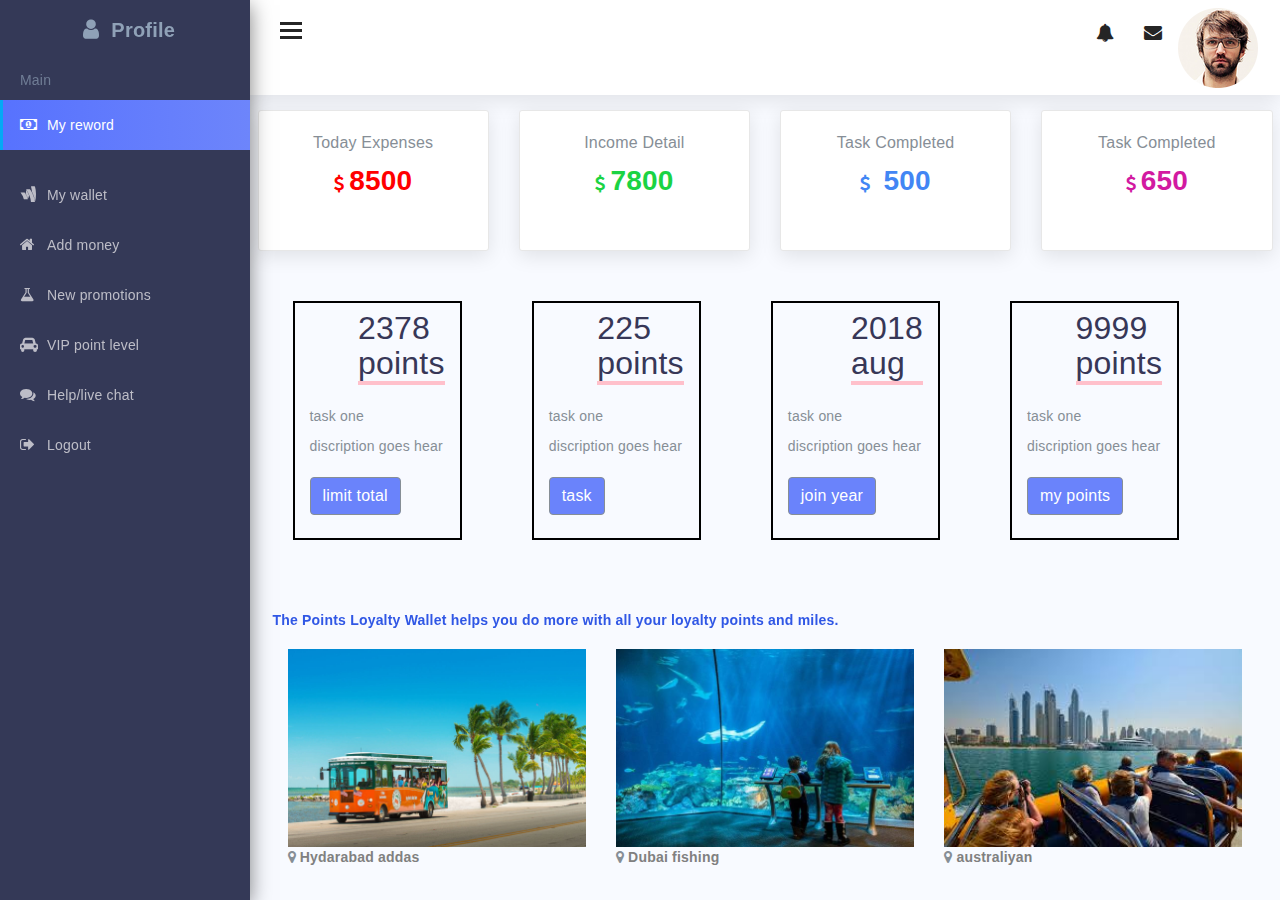
==== about.html @ 7b75b8b8 "newfiles" ====
<!DOCTYPE html>
<html lang="en">

    <head>
        <meta charset="utf-8">
        <meta http-equiv="X-UA-Compatible" content="IE=edge">
        <meta name="viewport" content="width=device-width, initial-scale=1">

        <title>Focus Admin: Admin UI</title>

        <!-- ================= Favicon ================== -->
        <!-- Standard -->
        <link rel="shortcut icon" href="http://placehold.it/64.png/000/fff">
        <!-- Retina iPad Touch Icon-->
        <link rel="apple-touch-icon" sizes="144x144" href="http://placehold.it/144.png/000/fff">
        <!-- Retina iPhone Touch Icon-->
        <link rel="apple-touch-icon" sizes="114x114" href="http://placehold.it/114.png/000/fff">
        <!-- Standard iPad Touch Icon-->
        <link rel="apple-touch-icon" sizes="72x72" href="http://placehold.it/72.png/000/fff">
        <!-- Standard iPhone Touch Icon-->
        <link rel="apple-touch-icon" sizes="57x57" href="http://placehold.it/57.png/000/fff">
         <link rel="stylesheet" href="https://cdnjs.cloudflare.com/ajax/libs/font-awesome/4.7.0/css/font-awesome.min.css">
        <!-- Styles -->
        <link rel="stylesheet" href="css/app.css">
        <link href="css/weather-icons.css" rel="stylesheet" />
        <link href="css/owl.carousel.min.css" rel="stylesheet" />
        <link href="css/owl.theme.default.min.css" rel="stylesheet" />
        <link href="css/font-awesome.min.css" rel="stylesheet">
        <link href="css/themify-icons.css" rel="stylesheet">
        <link href="css/sidebar.css" rel="stylesheet">
        <link href="css/bootstrap.min.css" rel="stylesheet">

        <link href="css/helper.css" rel="stylesheet">
        <link href="css/style.css" rel="stylesheet">
    </head>

    <body>

        <div class="sidebar sidebar-hide-to-small sidebar-shrink sidebar-gestures">
            <div class="nano">
                <div class="nano-content">
                    <div class="logo"><a href="index.html"><!-- <img src="assets/images/logo.png" alt="" /> --><span><i class="fa fa-user" aria-hidden="true"></i>Profile</span></a></div>
                    <ul>
                        <li class="label">Main</li>
                        <li class="active"><a class="sidebar-sub-toggle"><i class="fa fa-money" aria-hidden="true"></i>My reword <span class="badge badge-primary"></span></li> 
                            
                        
                <li><a class="sidebar-sub-toggle"><i class="fa fa-google-wallet" aria-hidden="true"></i>My wallet</a></li>    

                  <li><a class="sidebar-sub-toggle"><i class="fa fa-home" aria-hidden="true"></i>Add money</a></li> 

             <li><a class="sidebar-sub-toggle"><i class="fa fa-flask" aria-hidden="true"></i></i>New promotions</a>
             </li>  
              <li><a class="sidebar-sub-toggle"><i class="fa fa-car" aria-hidden="true"></i>VIP point level</a>
             </li>  
              <li><a class="sidebar-sub-toggle"><i class="fa fa-comments" aria-hidden="true"></i></i>Help/live chat</a>
             </li>  
              <li><a class="sidebar-sub-toggle"><i class="fa fa-sign-out" aria-hidden="true"></i>Logout</a>
             </li>
              </ul>
              </div>
          </div>
      </div>

                       
      

        <div class="header">
            <div class="container-fluid">
                <div class="row">
                    <div class="col-lg-12">

                        <div class="float-left">

                            <div class="hamburger sidebar-toggle">
                                <span class="line"></span>
                                <span class="line"></span>
                                <span class="line"></span>
                            </div>
                        </div>
                        <div class="float-right">
                            <ul>

                                <li class="header-icon dib"><i class="fa fa-bell" aria-hidden="true"></i>
                                    <div class="drop-down">
                                        
                                       
                                    </div>
                                </li>
                    <span class="pc">           
                <img src="img/hh.png" class="user-image" alt="User Image"></span> 
                
            
                                <li class="header-icon dib"><i class="fa fa-envelope" aria-hidden="true"></i>
                                    <div class="drop-down">
                                        
                                    </div>
                                </li>

                            </ul>
                        </div>
                    </div>
                </div>
            </div>
        </div>


        <div class="content-wrap">
            <div class="main">
                <div class="container-fluid">
                    <div class="row">
                        
                        <!-- /# column -->
                       
                        </div>
                        <!-- /# column -->
                    </div>
                    <!-- /# row -->
                    <section id="main-content">
                        <div class="row">
                            <div class="col-lg-3">
                                <div class="card">
                                    <div class="stat-widget-two">
                                        <div class="stat-content">

                                            <div class="stat-text">Today Expenses </div>
                                            <div class="stat-digit"> <span class="todayExpenses"><i class="fa fa-usd"></i>8500</span></div>
                                        </div>
                                        <div class="progress">
                                            <div class="progress-bar progress-bar-success w-85" role="progressbar" aria-valuenow="85" aria-valuemin="0" aria-valuemax="100"></div>
                                        </div>
                                    </div>
                                </div>
                            </div>
                            <div class="col-lg-3">
                                <div class="card">
                                    <div class="stat-widget-two">
                                        <div class="stat-content">
                                            <div class="stat-text">Income Detail</div>
                                            <div class="stat-digit"><span class="todayExpenses1"> <i class="fa fa-usd"></i>7800</span></div>
                                        </div>
                                        <div class="progress">
                                            <div class="progress-bar progress-bar-primary w-75" role="progressbar" aria-valuenow="78" aria-valuemin="0" aria-valuemax="100"></div>
                                        </div>
                                    </div>
                                </div>
                            </div>
                            <div class="col-lg-3">
                                <div class="card">
                                    <div class="stat-widget-two">
                                        <div class="stat-content">
                                            <div class="stat-text">Task Completed</div>
                                            <div class="stat-digit"><span class="todayExpenses2"> <i class="fa fa-usd"></i> 500</span></div>
                                        </div>
                                        <div class="progress">
                                            <div class="progress-bar progress-bar-warning w-50" role="progressbar" aria-valuenow="50" aria-valuemin="0" aria-valuemax="100"></div>
                                        </div>
                                    </div>
                                </div>
                            </div>
                            <div class="col-lg-3">
                                <div class="card">
                                    <div class="stat-widget-two">
                                        <div class="stat-content">
                                            <div class="stat-text">Task Completed</div>
                                            <div class="stat-digit"><span class="todayExpenses3"><i class="fa fa-usd"></i>650</span></div>
                                        </div>
                                        <div class="progress">
                                            <div class="progress-bar progress-bar-danger w-65" role="progressbar" aria-valuenow="65" aria-valuemin="0" aria-valuemax="100"></div>
                                        </div>
                                    </div>
                                </div>
                                <!-- /# card -->
                            </div>
                            <!-- /# column -->
                        </div>
                        <!-- /# row -->
</section>




<div class="container">
        <div class="row ">
            <div class="col-md-2 col-lg-2 one">
                <h2 class="number">2378<br>points</h2>
                <p class="data">task one<br>discription goes hear</p>
                <p><a class="btn btn-secondary" href="#" role="button">limit total</a></p>
            </div>
            <div class="col-md-2 col-lg-2 one">
                <h2 class="number">225<br>points</h2>
                <p class="data">task one<br>discription goes hear</p>
                <p><a class="btn btn-secondary" href="#" role="button">task</a></p>
            </div>
            <div class="col-md-2 col-lg-2 one">
                <h2 class="number">2018<br>aug</h2>
                <p class="data">task one<br>discription goes hear</p>
                <p><a class="btn btn-secondary" href="#" role="button">join year </a></p>
            </div>
             <div class="col-md-2 col-lg-2 one">
                <h2 class="number">9999<br>points</h2>
                <p class="data">task one<br>discription goes hear</p>
                <p><a class="btn btn-secondary" href="#" role="button">my points </a></p>
            </div>
            
        </div>

<div class="container">
    <div class="row">
        <p><span class="textwallet">The Points Loyalty Wallet helps you do more with all your loyalty points and miles.</span></p>
    </div>
</div>


<div class="container"> 
  <div class="row">

    <div class="col-md-4 imagespart">
      <div class="thumbnail">
        <a href="img/lights.jpg" target="_blank">
          <img src="img/d.jpg" alt="Lights" style="width:100%">
          <div class="caption">
            <i class="fa fa-map-marker" aria-hidden="true">
            </i><span class="location">  Hydarabad addas</span>
          </div>
        </a>
      </div>
    </div>
    <div class="col-md-4 imagespart">
      <div class="thumbnail">
        <a href="/w3images/nature.jpg" target="_blank">
          <img src="img/m.jpg" alt="Lights" style="width:100%">
           <div class="caption">
            <i class="fa fa-map-marker" aria-hidden="true">
            </i><span class="location">  Dubai fishing</span>
          </div>
        </a>
      </div>
    </div>
    <div class="col-md-4 imagespart">
      <div class="thumbnail">
        <a href="/w3images/fjords.jpg" target="_blank">
          <img src="img/j.jpg" alt="Lights" style="width:100%">
           <div class="caption">
            <i class="fa fa-map-marker" aria-hidden="true">
            </i><span class="location"> australiyan</span>
          </div>
        </a>
      </div>
    </div>
  </div>
</div>















        <!-- jquery vendor -->
        <script src="js/jquery.min.js"></script>
        <script src="js/jquery.nanoscroller.min.js"></script>
        <!-- nano scroller -->
        <script src="js/sidebar.js"></script>
        <script src="js/pace.min.js"></script>
        <!-- sidebar -->
        <script src="js/bootstrap.min.js"></script>

        <!-- bootstrap -->

        <script src="js/circle-progress.min.js"></script>
        <script src="js/circle-progress-init.js"></script>

        <script src="js/raphael-min.js"></script>
        <script src="js/morris.js"></script>
        <script src="js/morris-init.js"></script>

        <!--  flot-chart js -->
        <script src="js/jquery.flot.js"></script>
        <script src="js/jquery.flot.resize.js"></script>
        <script src="js/flot-chart-init.js"></script>
        <!-- // flot-chart js -->


        <script src="js/jquery.vmap.js"></script>
        <!-- scripit init-->
        <script src="js/jquery.vmap.min.js"></script>
        <!-- scripit init-->
        <script src="js/jquery.vmap.sampledata.js"></script>
        <!-- scripit init-->
        <script src="js/jquery.vmap.world.js"></script>
        <!-- scripit init-->
        <script src="js/jquery.vmap.algeria.js"></script>
        <!-- scripit init-->
        <script src="js/jquery.vmap.argentina.js"></script>
        <!-- scripit init-->
        <script src="js/jquery.vmap.brazil.js"></script>
        <!-- scripit init-->
        <script src="js/jquery.vmap.france.js"></script>
        <!-- scripit init-->
        <script src="js/jquery.vmap.germany.js"></script>
        <!-- scripit init-->
        <script src="js/jquery.vmap.greece.js"></script>
        <!-- scripit init-->
        <script src="js/jquery.vmap.iran.js"></script>
        <!-- scripit init-->
        <script src="js/jquery.vmap.iraq.js"></script>
        <!-- scripit init-->
        <script src="js/jquery.vmap.russia.js"></script>
        <!-- scripit init-->
        <script src="js/jquery.vmap.tunisia.js"></script>
        <!-- scripit init-->
        <script src="js/jquery.vmap.europe.js"></script>
        <!-- scripit init-->
        <script src="js/jquery.vmap.usa.js"></script>
        <!-- scripit init-->
        <script src="js/vector.init.js"></script>
       <script src="js/app.js"></script>
        <script src="js/jquery.simpleWeather.min.js"></script>
        <script src="js/weather-init.js"></script>
        <script src="js/carousel.min.js"></script>
        <script src="js/carousel-init.js"></script>
        <script src="js/scripts.js"></script>
        <!-- scripit init-->

    </body>

</html>
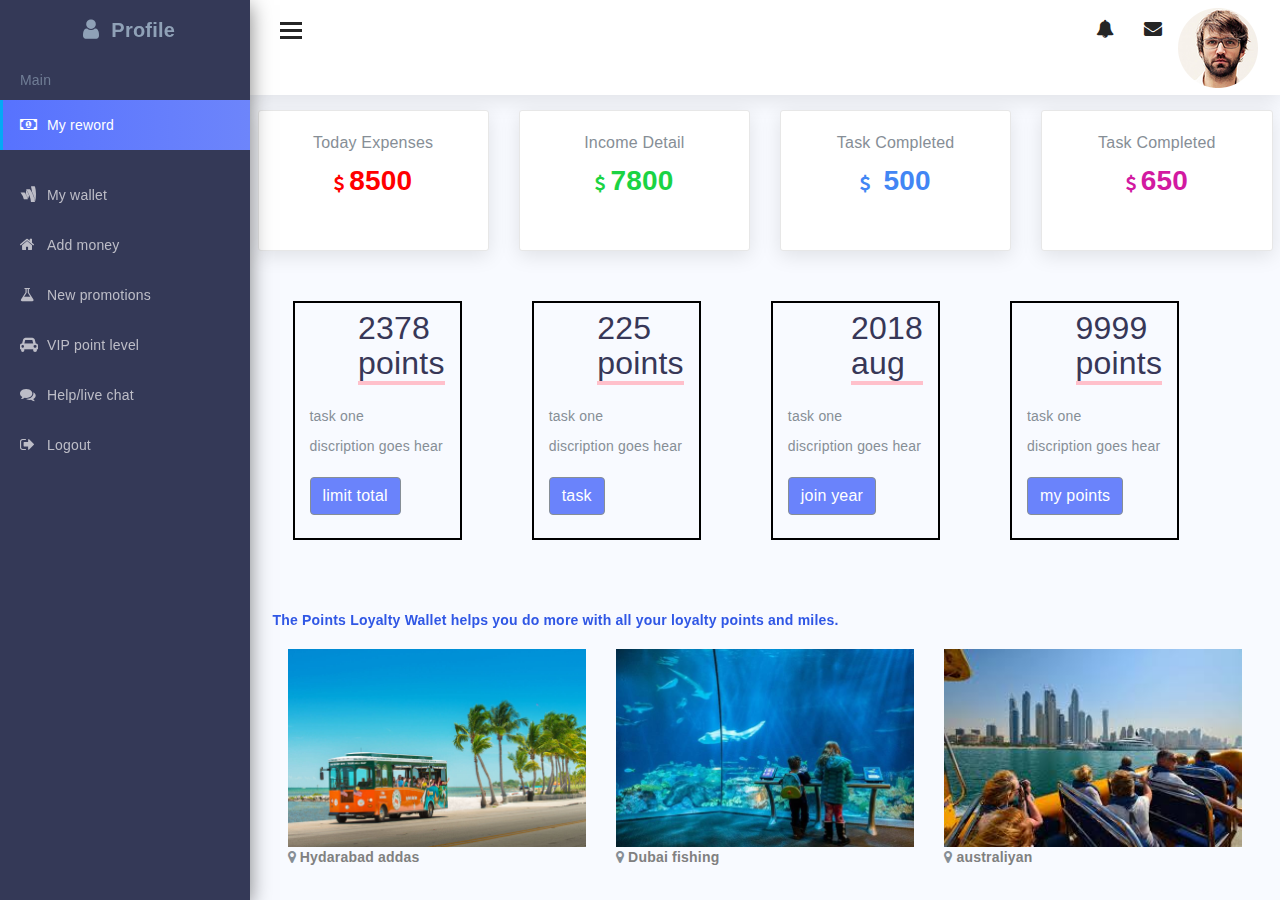
==== commit 3d0a2d41: "newfile modified" ====
--- a/about.html
+++ b/about.html
@@ -1,7 +1,4 @@
-<!DOCTYPE html>
-<html lang="en">
-
-    <head>
+   <head>
         <meta charset="utf-8">
         <meta http-equiv="X-UA-Compatible" content="IE=edge">
         <meta name="viewport" content="width=device-width, initial-scale=1">
